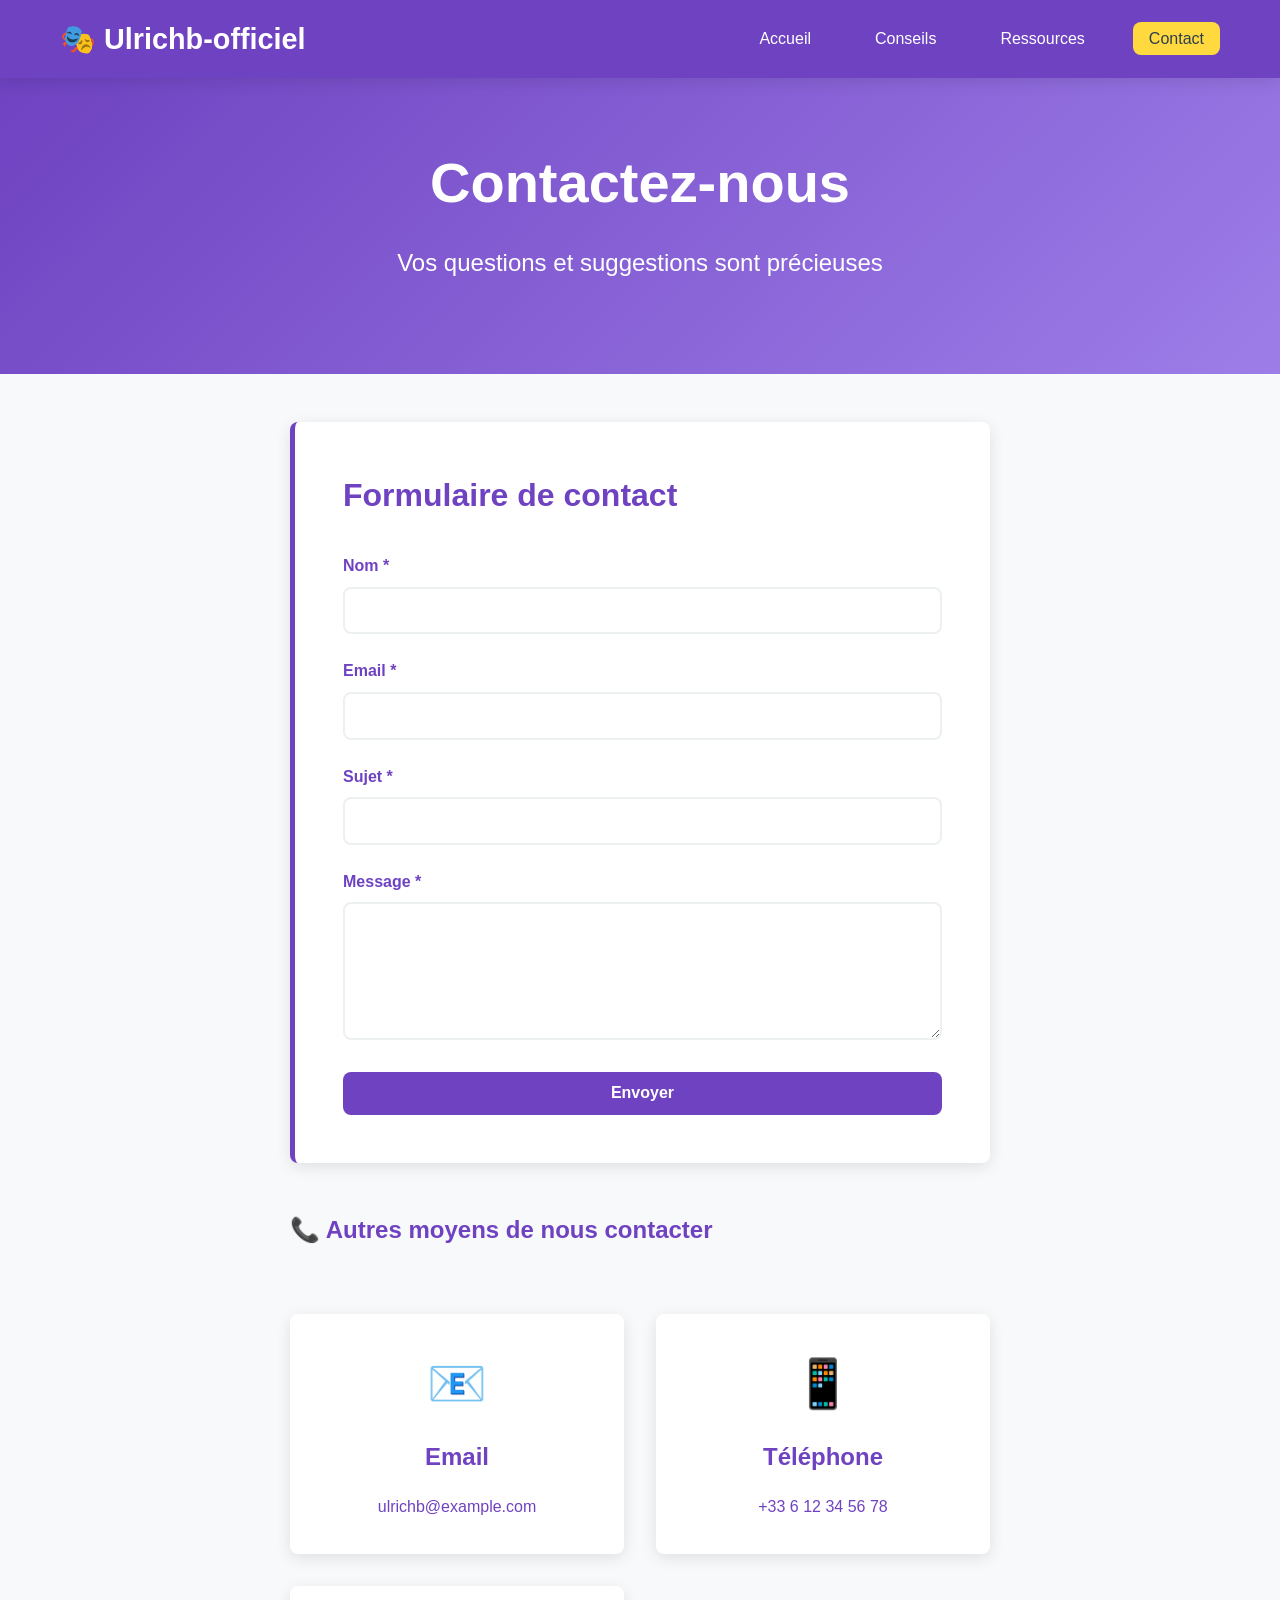
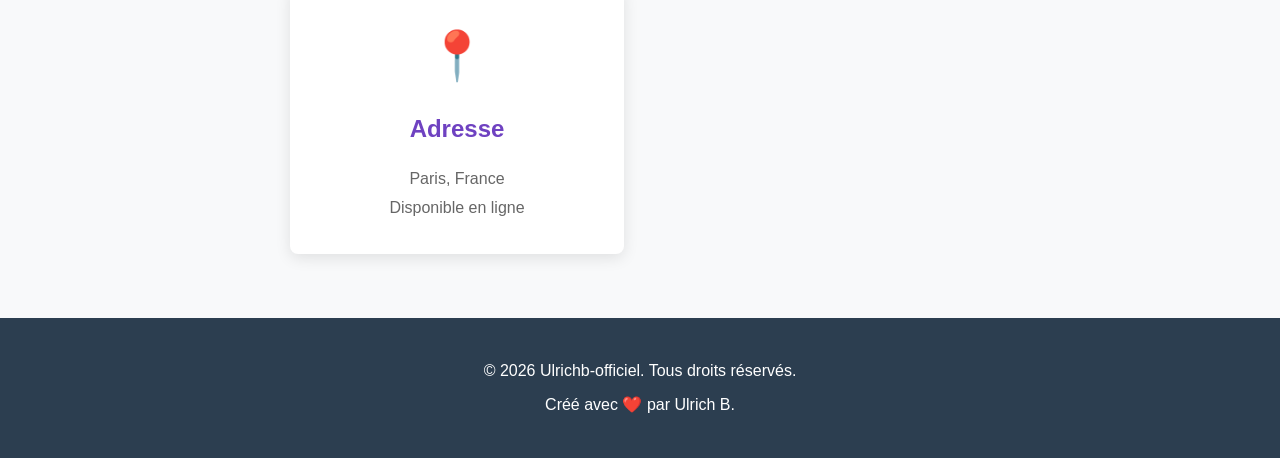
==== pages/contact.html @ fdbd709b "📝 Amélioration du README et création des pages principales" ====
<!DOCTYPE html>
<html lang="fr">
<head>
    <meta charset="UTF-8">
    <meta name="viewport" content="width=device-width, initial-scale=1.0">
    <meta name="description" content="Contact - Ulrichb-officiel">
    <title>Contact | Ulrichb-officiel</title>
    <link rel="stylesheet" href="../css/styles.css">
</head>
<body>
    <!-- Navigation -->
    <nav class="navbar">
        <div class="container">
            <div class="navbar-brand">
                <h1>🎭 Ulrichb-officiel</h1>
            </div>
            <ul class="navbar-menu">
                <li><a href="../index.html">Accueil</a></li>
                <li><a href="conseils.html">Conseils</a></li>
                <li><a href="ressources.html">Ressources</a></li>
                <li><a href="contact.html" class="active">Contact</a></li>
            </ul>
        </div>
    </nav>

    <!-- En-tête -->
    <header class="hero" style="padding: 60px 0;">
        <div class="container">
            <h1>Contactez-nous</h1>
            <p class="subtitle">Vos questions et suggestions sont précieuses</p>
        </div>
    </header>

    <!-- Contenu -->
    <main class="container">
        <div style="max-width: 700px; margin: 3rem auto;">
            <section class="intro">
                <h2>Formulaire de contact</h2>
                <form id="contact-form" style="margin-top: 2rem;">
                    <div style="margin-bottom: 1.5rem;">
                        <label for="name" style="display: block; margin-bottom: 0.5rem; font-weight: 600; color: var(--primary-color);">Nom *</label>
                        <input type="text" id="name" name="name" required style="width: 100%; padding: 0.8rem; border: 2px solid var(--light-color); border-radius: var(--border-radius); font-size: 1rem;">
                    </div>
                    <div style="margin-bottom: 1.5rem;">
                        <label for="email" style="display: block; margin-bottom: 0.5rem; font-weight: 600; color: var(--primary-color);">Email *</label>
                        <input type="email" id="email" name="email" required style="width: 100%; padding: 0.8rem; border: 2px solid var(--light-color); border-radius: var(--border-radius); font-size: 1rem;">
                    </div>
                    <div style="margin-bottom: 1.5rem;">
                        <label for="subject" style="display: block; margin-bottom: 0.5rem; font-weight: 600; color: var(--primary-color);">Sujet *</label>
                        <input type="text" id="subject" name="subject" required style="width: 100%; padding: 0.8rem; border: 2px solid var(--light-color); border-radius: var(--border-radius); font-size: 1rem;">
                    </div>
                    <div style="margin-bottom: 1.5rem;">
                        <label for="message" style="display: block; margin-bottom: 0.5rem; font-weight: 600; color: var(--primary-color);">Message *</label>
                        <textarea id="message" name="message" required rows="6" style="width: 100%; padding: 0.8rem; border: 2px solid var(--light-color); border-radius: var(--border-radius); font-size: 1rem; font-family: inherit; resize: vertical;"></textarea>
                    </div>
                    <button type="submit" style="background-color: var(--primary-color); color: white; padding: 0.8rem 2rem; border: none; border-radius: var(--border-radius); font-size: 1rem; font-weight: 600; cursor: pointer; width: 100%;">Envoyer</button>
                </form>
            </section>

            <section style="margin-top: 3rem;">
                <h2 style="color: var(--primary-color); margin-bottom: 2rem;">📞 Autres moyens de nous contacter</h2>
                <div class="features">
                    <div class="feature-card">
                        <div class="feature-icon">📧</div>
                        <h3>Email</h3>
                        <p><a href="mailto:ulrichb@example.com" style="color: var(--primary-color); text-decoration: none;">ulrichb@example.com</a></p>
                    </div>
                    <div class="feature-card">
                        <div class="feature-icon">📱</div>
                        <h3>Téléphone</h3>
                        <p><a href="tel:+33612345678" style="color: var(--primary-color); text-decoration: none;">+33 6 12 34 56 78</a></p>
                    </div>
                    <div class="feature-card">
                        <div class="feature-icon">📍</div>
                        <h3>Adresse</h3>
                        <p>Paris, France<br>Disponible en ligne</p>
                    </div>
                </div>
            </section>
        </div>
    </main>

    <!-- Pied de page -->
    <footer class="footer">
        <div class="container">
            <p>&copy; 2026 Ulrichb-officiel. Tous droits réservés.</p>
            <p>Créé avec ❤️ par Ulrich B.</p>
        </div>
    </footer>

    <script src="../js/script.js"></script>
    <script>
        document.getElementById('contact-form').addEventListener('submit', function(e) {
            e.preventDefault();
            alert('Merci pour votre message! Nous vous répondrons bientôt.');
            this.reset();
        });
    </script>
</body>
</html>
---- css/styles.css ----
/* ============================================
   VARIABLES ET THÈME
   ============================================ */

:root {
    --primary-color: #6f42c1;
    --secondary-color: #ff6b6b;
    --accent-color: #ffd93d;
    --dark-color: #2c3e50;
    --light-color: #ecf0f1;
    --border-radius: 8px;
    --transition: all 0.3s ease;
    --box-shadow: 0 4px 15px rgba(0, 0, 0, 0.1);
}

/* ============================================
   RÉINITIALISATION ET STYLES DE BASE
   ============================================ */

* {
    margin: 0;
    padding: 0;
    box-sizing: border-box;
}

html {
    scroll-behavior: smooth;
}

body {
    font-family: 'Segoe UI', Tahoma, Geneva, Verdana, sans-serif;
    color: var(--dark-color);
    background-color: #f8f9fa;
    line-height: 1.6;
}

/* ============================================
   CONTENEUR
   ============================================ */

.container {
    max-width: 1200px;
    margin: 0 auto;
    padding: 0 20px;
}

/* ============================================
   NAVIGATION
   ============================================ */

.navbar {
    background-color: var(--primary-color);
    color: white;
    padding: 1rem 0;
    box-shadow: var(--box-shadow);
    position: sticky;
    top: 0;
    z-index: 100;
}

.navbar .container {
    display: flex;
    justify-content: space-between;
    align-items: center;
}

.navbar-brand h1 {
    font-size: 1.8rem;
    font-weight: 700;
}

.navbar-menu {
    display: flex;
    list-style: none;
    gap: 2rem;
}

.navbar-menu a {
    color: white;
    text-decoration: none;
    font-weight: 500;
    transition: var(--transition);
    padding: 0.5rem 1rem;
    border-radius: var(--border-radius);
}

.navbar-menu a:hover,
.navbar-menu a.active {
    background-color: var(--accent-color);
    color: var(--dark-color);
}

/* ============================================
   EN-TÊTE HÉROS
   ============================================ */

.hero {
    background: linear-gradient(135deg, var(--primary-color), #9d7ee8);
    color: white;
    padding: 100px 0;
    text-align: center;
}

.hero h1 {
    font-size: 3.5rem;
    margin-bottom: 1rem;
    animation: fadeInDown 0.8s ease;
}

.hero .subtitle {
    font-size: 1.5rem;
    margin-bottom: 2rem;
    opacity: 0.95;
    animation: fadeInUp 0.8s ease 0.2s both;
}

.cta-button {
    display: inline-block;
    background-color: var(--accent-color);
    color: var(--dark-color);
    padding: 12px 30px;
    border-radius: var(--border-radius);
    text-decoration: none;
    font-weight: 600;
    transition: var(--transition);
    animation: fadeInUp 0.8s ease 0.4s both;
}

.cta-button:hover {
    transform: translateY(-3px);
    box-shadow: 0 8px 20px rgba(0, 0, 0, 0.2);
}

/* ============================================
   CARTES FEATURES
   ============================================ */

.features {
    display: grid;
    grid-template-columns: repeat(auto-fit, minmax(300px, 1fr));
    gap: 2rem;
    margin: 4rem 0;
}

.feature-card {
    background: white;
    padding: 2rem;
    border-radius: var(--border-radius);
    text-align: center;
    box-shadow: var(--box-shadow);
    transition: var(--transition);
}

.feature-card:hover {
    transform: translateY(-5px);
    box-shadow: 0 8px 30px rgba(0, 0, 0, 0.15);
}

.feature-icon {
    font-size: 3rem;
    margin-bottom: 1rem;
}

.feature-card h3 {
    color: var(--primary-color);
    margin-bottom: 1rem;
    font-size: 1.5rem;
}

.feature-card p {
    color: #666;
    line-height: 1.8;
}

/* ============================================
   SECTION INTRO
   ============================================ */

.intro {
    background: white;
    padding: 3rem;
    border-radius: var(--border-radius);
    box-shadow: var(--box-shadow);
    margin: 3rem 0;
    border-left: 5px solid var(--primary-color);
}

.intro h2 {
    color: var(--primary-color);
    margin-bottom: 1.5rem;
    font-size: 2rem;
}

.intro p {
    color: #555;
    font-size: 1.1rem;
    line-height: 1.9;
}

/* ============================================
   GRILLE DE CONSEILS
   ============================================ */

.latest-tips {
    margin: 4rem 0;
}

.latest-tips h2 {
    color: var(--primary-color);
    margin-bottom: 2rem;
    font-size: 2rem;
    text-align: center;
}

.tips-grid {
    display: grid;
    grid-template-columns: repeat(auto-fill, minmax(280px, 1fr));
    gap: 2rem;
}

.tip-card {
    background: white;
    padding: 1.5rem;
    border-radius: var(--border-radius);
    box-shadow: var(--box-shadow);
    transition: var(--transition);
    cursor: pointer;
}

.tip-card:hover {
    transform: translateY(-3px);
    box-shadow: 0 8px 25px rgba(0, 0, 0, 0.12);
}

.tip-card h3 {
    color: var(--primary-color);
    margin-bottom: 0.8rem;
}

.tip-card p {
    color: #666;
    font-size: 0.95rem;
    line-height: 1.6;
}

.tip-category {
    display: inline-block;
    background-color: var(--accent-color);
    color: var(--dark-color);
    padding: 0.3rem 0.8rem;
    border-radius: 20px;
    font-size: 0.75rem;
    font-weight: 600;
    margin-top: 0.5rem;
}

/* ============================================
   PIED DE PAGE
   ============================================ */

.footer {
    background-color: var(--dark-color);
    color: white;
    text-align: center;
    padding: 2rem 0;
    margin-top: 4rem;
}

.footer p {
    margin: 0.5rem 0;
}

/* ============================================
   ANIMATIONS
   ============================================ */

@keyframes fadeInDown {
    from {
        opacity: 0;
        transform: translateY(-20px);
    }
    to {
        opacity: 1;
        transform: translateY(0);
    }
}

@keyframes fadeInUp {
    from {
        opacity: 0;
        transform: translateY(20px);
    }
    to {
        opacity: 1;
        transform: translateY(0);
    }
}

/* ============================================
   RESPONSIVE DESIGN
   ============================================ */

@media (max-width: 768px) {
    .hero h1 {
        font-size: 2.5rem;
    }

    .hero .subtitle {
        font-size: 1.2rem;
    }

    .navbar-menu {
        gap: 1rem;
    }

    .navbar-menu a {
        padding: 0.3rem 0.6rem;
        font-size: 0.9rem;
    }

    .navbar-brand h1 {
        font-size: 1.3rem;
    }

    .features {
        grid-template-columns: 1fr;
    }

    .tips-grid {
        grid-template-columns: 1fr;
    }

    .intro {
        padding: 1.5rem;
    }
}

@media (max-width: 480px) {
    .container {
        padding: 0 15px;
    }

    .hero {
        padding: 50px 0;
    }

    .hero h1 {
        font-size: 1.8rem;
    }

    .navbar-menu {
        flex-wrap: wrap;
        gap: 0.5rem;
    }

    .navbar-menu a {
        font-size: 0.8rem;
        padding: 0.2rem 0.4rem;
    }

    .cta-button {
        padding: 10px 20px;
        font-size: 0.9rem;
    }
}
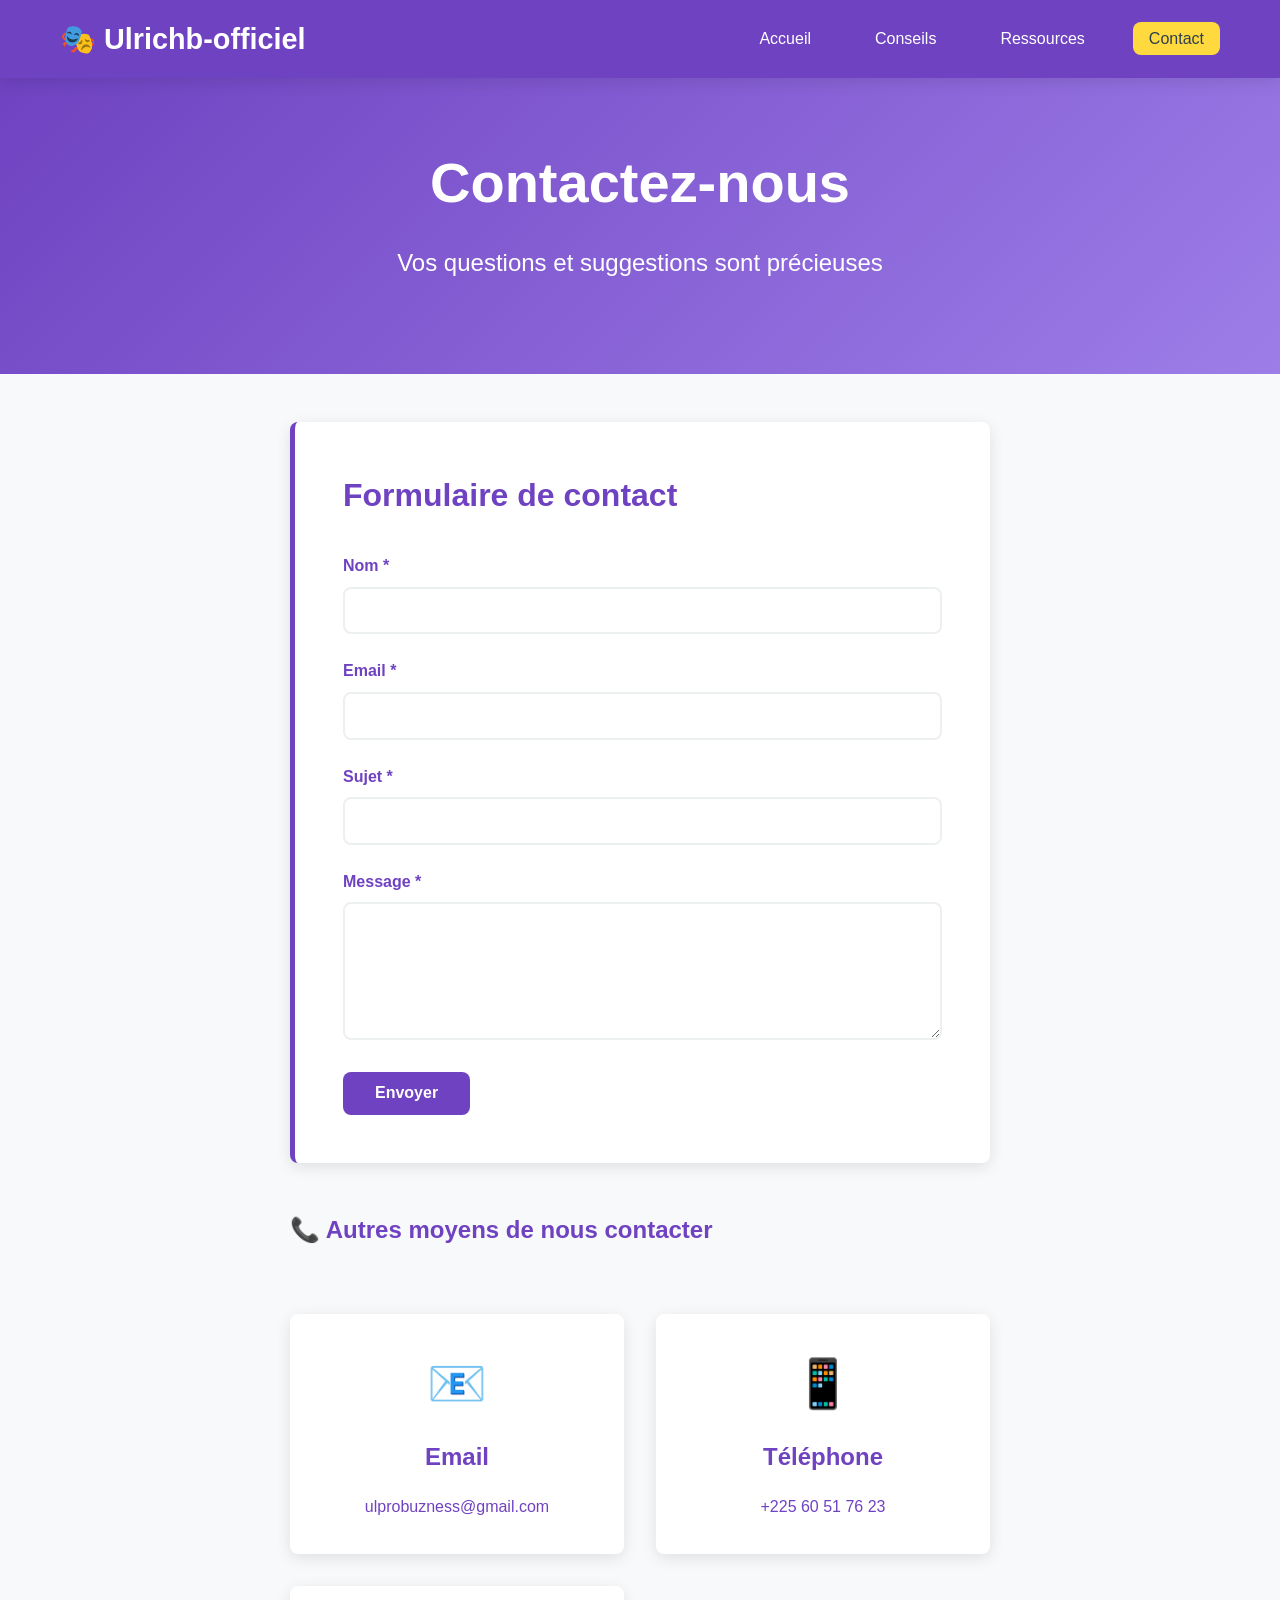
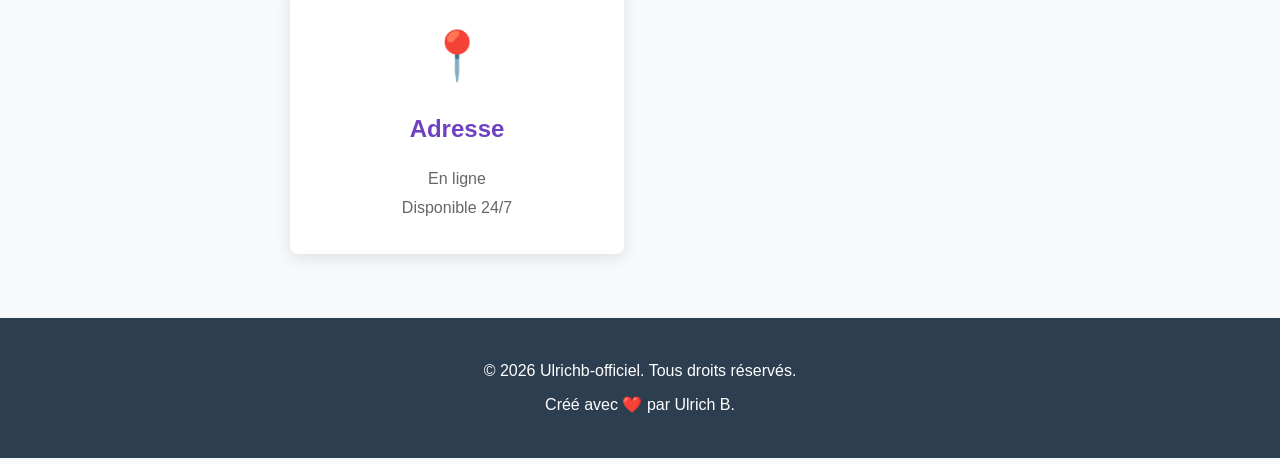
==== commit 55978fc1: "Mise à jour de la section contact avec les nouvelles informations" ====
--- a/pages/contact.html
+++ b/pages/contact.html
@@ -51,9 +51,9 @@
                     </div>
                     <div style="margin-bottom: 1.5rem;">
                         <label for="message" style="display: block; margin-bottom: 0.5rem; font-weight: 600; color: var(--primary-color);">Message *</label>
-                        <textarea id="message" name="message" required rows="6" style="width: 100%; padding: 0.8rem; border: 2px solid var(--light-color); border-radius: var(--border-radius); font-size: 1rem; font-family: inherit; resize: vertical;"></textarea>
+                        <textarea id="message" name="message" required rows="6" style="width: 100%; padding: 0.8rem; border: 2px solid var(--light-color); border-radius: var(--border-radius); font-size: 1rem;"></textarea>
                     </div>
-                    <button type="submit" style="background-color: var(--primary-color); color: white; padding: 0.8rem 2rem; border: none; border-radius: var(--border-radius); font-size: 1rem; font-weight: 600; cursor: pointer; width: 100%;">Envoyer</button>
+                    <button type="submit" style="background-color: var(--primary-color); color: white; padding: 0.8rem 2rem; border: none; border-radius: var(--border-radius); font-size: 1rem; font-weight: 600; cursor: pointer;">Envoyer</button>
                 </form>
             </section>
 
@@ -63,17 +63,17 @@
                     <div class="feature-card">
                         <div class="feature-icon">📧</div>
                         <h3>Email</h3>
-                        <p><a href="mailto:ulrichb@example.com" style="color: var(--primary-color); text-decoration: none;">ulrichb@example.com</a></p>
+                        <p><a href="mailto:ulprobuzness@gmail.com" style="color: var(--primary-color); text-decoration: none;">ulprobuzness@gmail.com</a></p>
                     </div>
                     <div class="feature-card">
                         <div class="feature-icon">📱</div>
                         <h3>Téléphone</h3>
-                        <p><a href="tel:+33612345678" style="color: var(--primary-color); text-decoration: none;">+33 6 12 34 56 78</a></p>
+                        <p><a href="tel:+22560517623" style="color: var(--primary-color); text-decoration: none;">+225 60 51 76 23</a></p>
                     </div>
                     <div class="feature-card">
                         <div class="feature-icon">📍</div>
                         <h3>Adresse</h3>
-                        <p>Paris, France<br>Disponible en ligne</p>
+                        <p>En ligne<br>Disponible 24/7</p>
                     </div>
                 </div>
             </section>
--- a/css/styles.css
+++ b/css/styles.css
@@ -362,4 +362,4 @@
         padding: 10px 20px;
         font-size: 0.9rem;
     }
-}
+}
